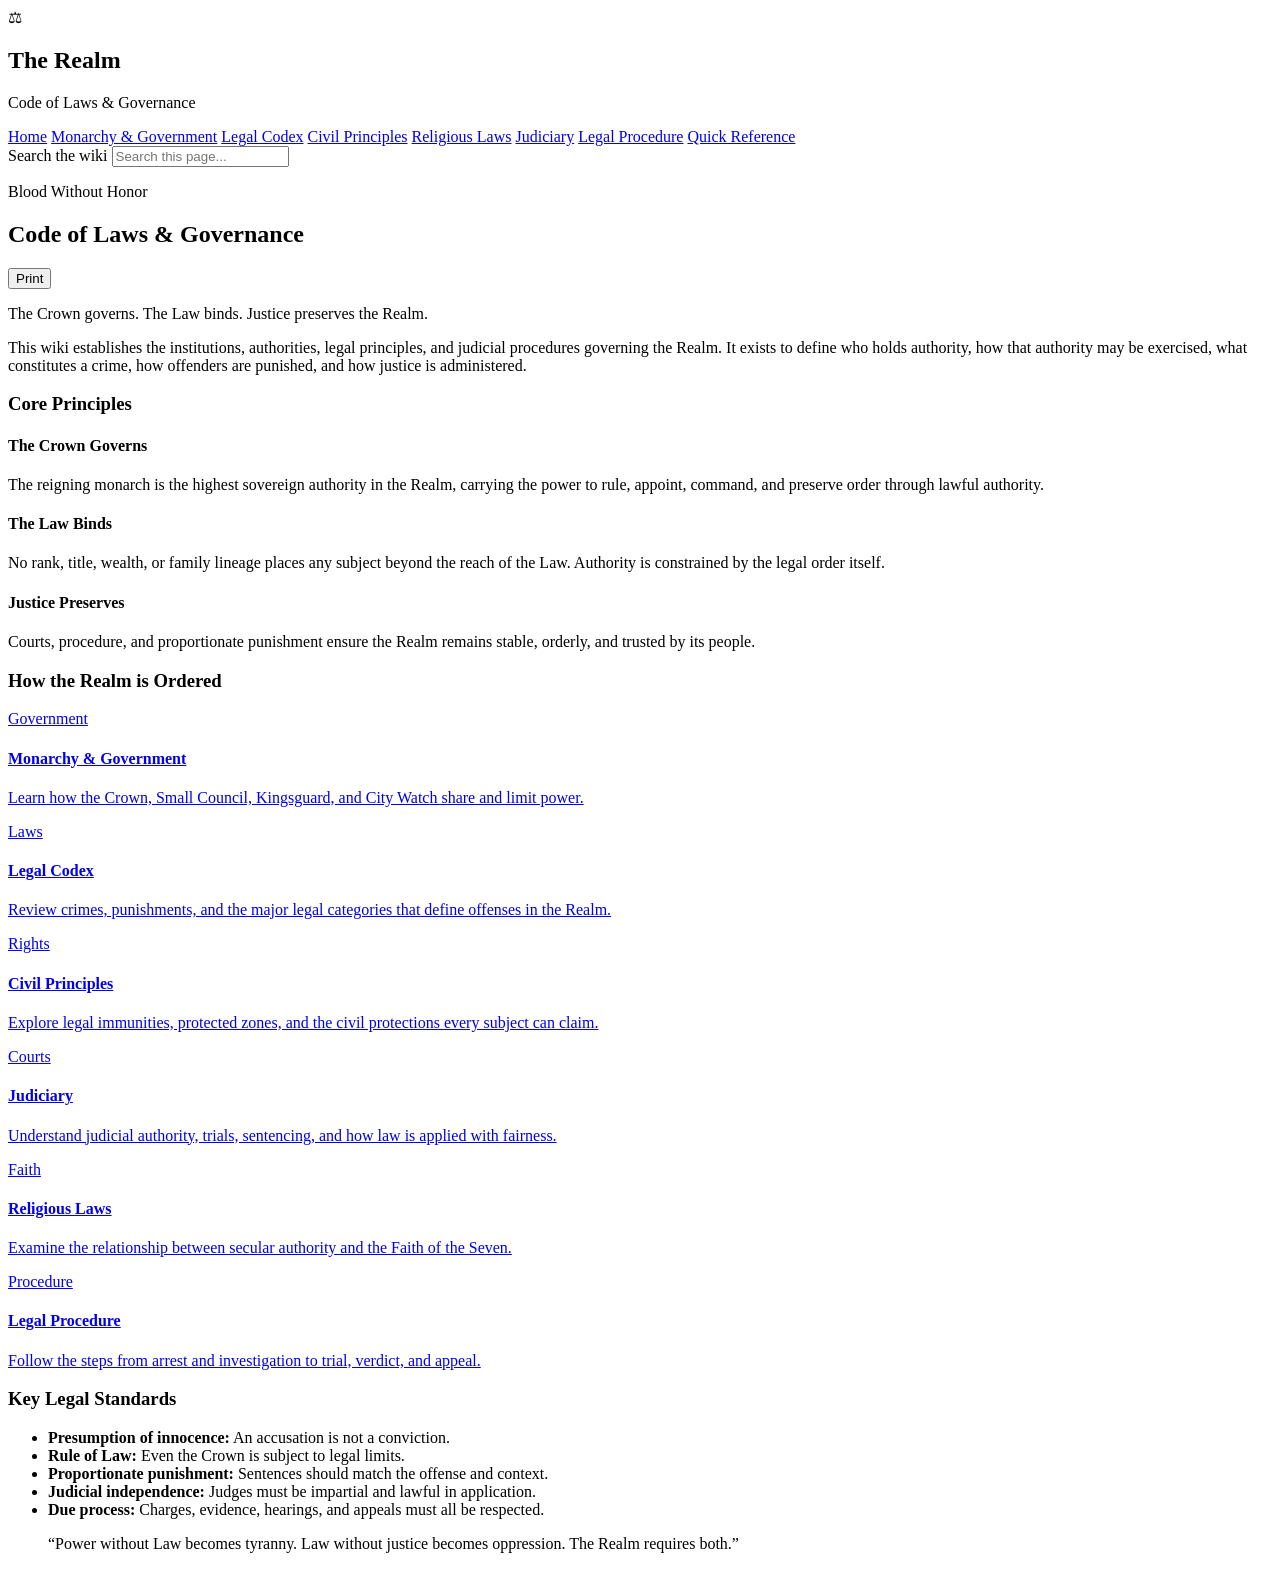
==== index.html @ 30bdeda8 "Add index.html for The Realm Wiki homepage This HTML file serves as the homepage for The Realm Wiki," ====
<!DOCTYPE html>
<html lang="en">
  <head>
    <meta charset="UTF-8" />
    <meta name="viewport" content="width=device-width, initial-scale=1.0" />
    <title>The Realm Wiki | Home</title>
    <meta
      name="description"
      content="The Realm Wiki is the public legal and governance guide for the Blood Without Honor setting."
    />
    <link rel="stylesheet" href="styles.css" />
  </head>
  <body>
    <div class="layout">
      <aside class="sidebar">
        <div class="brand">
          <div class="brand-mark">⚖</div>
          <div>
            <h1>The Realm</h1>
            <p>Code of Laws & Governance</p>
          </div>
        </div>

        <nav class="side-nav" aria-label="Main navigation">
          <a class="nav-link active" href="index.html">Home</a>
          <a class="nav-link" href="government.html">Monarchy & Government</a>
          <a class="nav-link" href="legal-codex.html">Legal Codex</a>
          <a class="nav-link" href="civil-principles.html">Civil Principles</a>
          <a class="nav-link" href="religious-laws.html">Religious Laws</a>
          <a class="nav-link" href="judiciary.html">Judiciary</a>
          <a class="nav-link" href="legal-procedure.html">Legal Procedure</a>
          <a class="nav-link" href="quick-reference.html">Quick Reference</a>
        </nav>

        <div class="search-panel">
          <label for="searchInput" class="sr-only">Search the wiki</label>
          <input id="searchInput" type="search" placeholder="Search this page..." />
          <div id="searchResults" class="search-results" aria-live="polite"></div>
        </div>
      </aside>

      <main class="content">
        <header class="page-header">
          <div>
            <p class="eyebrow">Blood Without Honor</p>
            <h2>Code of Laws & Governance</h2>
          </div>
          <button class="print-button" onclick="window.print()">Print</button>
        </header>

        <article class="article">
          <section class="hero-box">
            <div>
              <p class="lead">The Crown governs. The Law binds. Justice preserves the Realm.</p>
              <p>
                This wiki establishes the institutions, authorities, legal principles, and judicial procedures
                governing the Realm. It exists to define who holds authority, how that authority may be exercised,
                what constitutes a crime, how offenders are punished, and how justice is administered.
              </p>
            </div>
          </section>

          <section>
            <h3>Core Principles</h3>
            <div class="three-up">
              <article class="info-card">
                <h4>The Crown Governs</h4>
                <p>
                  The reigning monarch is the highest sovereign authority in the Realm, carrying the power to rule,
                  appoint, command, and preserve order through lawful authority.
                </p>
              </article>
              <article class="info-card">
                <h4>The Law Binds</h4>
                <p>
                  No rank, title, wealth, or family lineage places any subject beyond the reach of the Law.
                  Authority is constrained by the legal order itself.
                </p>
              </article>
              <article class="info-card">
                <h4>Justice Preserves</h4>
                <p>
                  Courts, procedure, and proportionate punishment ensure the Realm remains stable, orderly, and
                  trusted by its people.
                </p>
              </article>
            </div>
          </section>

          <section>
            <h3>How the Realm is Ordered</h3>
            <div class="feature-grid">
              <a href="government.html" class="feature-link">
                <span class="feature-tag">Government</span>
                <h4>Monarchy & Government</h4>
                <p>Learn how the Crown, Small Council, Kingsguard, and City Watch share and limit power.</p>
              </a>
              <a href="legal-codex.html" class="feature-link">
                <span class="feature-tag">Laws</span>
                <h4>Legal Codex</h4>
                <p>Review crimes, punishments, and the major legal categories that define offenses in the Realm.</p>
              </a>
              <a href="civil-principles.html" class="feature-link">
                <span class="feature-tag">Rights</span>
                <h4>Civil Principles</h4>
                <p>Explore legal immunities, protected zones, and the civil protections every subject can claim.</p>
              </a>
              <a href="judiciary.html" class="feature-link">
                <span class="feature-tag">Courts</span>
                <h4>Judiciary</h4>
                <p>Understand judicial authority, trials, sentencing, and how law is applied with fairness.</p>
              </a>
              <a href="religious-laws.html" class="feature-link">
                <span class="feature-tag">Faith</span>
                <h4>Religious Laws</h4>
                <p>Examine the relationship between secular authority and the Faith of the Seven.</p>
              </a>
              <a href="legal-procedure.html" class="feature-link">
                <span class="feature-tag">Procedure</span>
                <h4>Legal Procedure</h4>
                <p>Follow the steps from arrest and investigation to trial, verdict, and appeal.</p>
              </a>
            </div>
          </section>

          <section>
            <h3>Key Legal Standards</h3>
            <ul class="standard-list">
              <li><strong>Presumption of innocence:</strong> An accusation is not a conviction.</li>
              <li><strong>Rule of Law:</strong> Even the Crown is subject to legal limits.</li>
              <li><strong>Proportionate punishment:</strong> Sentences should match the offense and context.</li>
              <li><strong>Judicial independence:</strong> Judges must be impartial and lawful in application.</li>
              <li><strong>Due process:</strong> Charges, evidence, hearings, and appeals must all be respected.</li>
            </ul>
          </section>

          <section class="quote-box">
            <blockquote>
              “Power without Law becomes tyranny. Law without justice becomes oppression. The Realm requires both.”
            </blockquote>
          </section>
        </article>
      </main>
    </div>

    <script src="search.js"></script>
  </body>
</html>
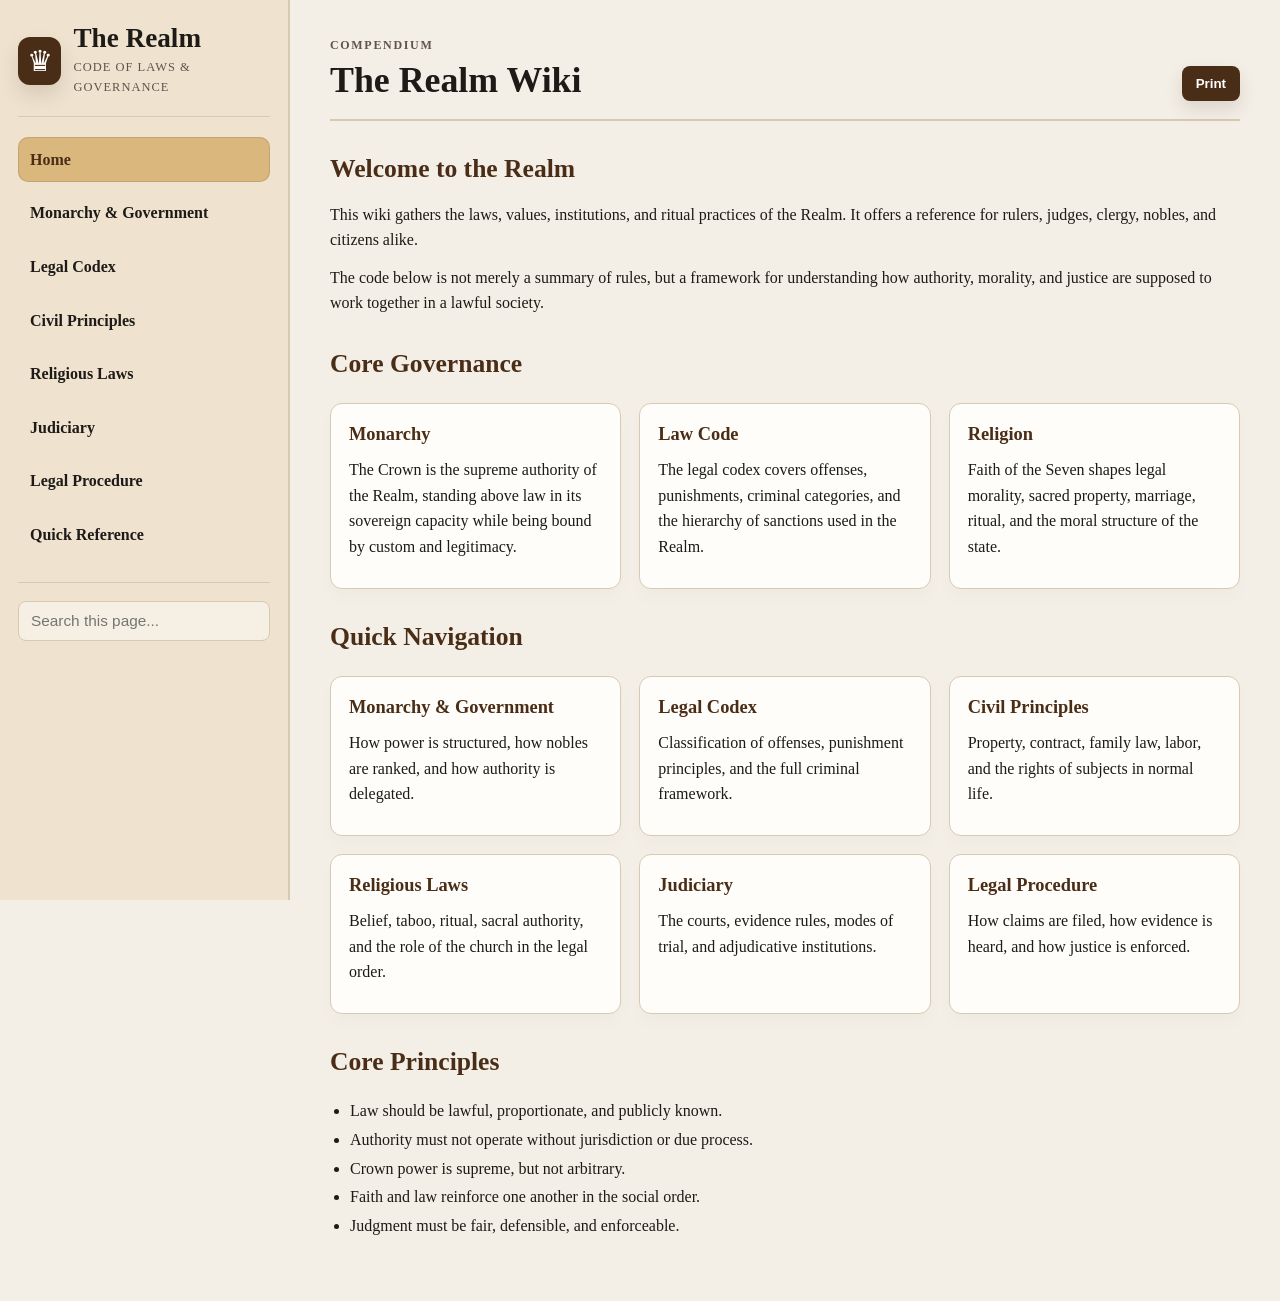
==== commit ddb4fbbe: "Create index.html" ====
--- a/index.html
+++ b/index.html
@@ -3,18 +3,14 @@
   <head>
     <meta charset="UTF-8" />
     <meta name="viewport" content="width=device-width, initial-scale=1.0" />
-    <title>The Realm Wiki | Home</title>
-    <meta
-      name="description"
-      content="The Realm Wiki is the public legal and governance guide for the Blood Without Honor setting."
-    />
+    <title>The Realm Wiki</title>
     <link rel="stylesheet" href="styles.css" />
   </head>
   <body>
     <div class="layout">
       <aside class="sidebar">
         <div class="brand">
-          <div class="brand-mark">⚖</div>
+          <div class="brand-mark">♛</div>
           <div>
             <h1>The Realm</h1>
             <p>Code of Laws & Governance</p>
@@ -42,102 +38,82 @@
       <main class="content">
         <header class="page-header">
           <div>
-            <p class="eyebrow">Blood Without Honor</p>
-            <h2>Code of Laws & Governance</h2>
+            <p class="eyebrow">Compendium</p>
+            <h2>The Realm Wiki</h2>
           </div>
           <button class="print-button" onclick="window.print()">Print</button>
         </header>
 
         <article class="article">
-          <section class="hero-box">
-            <div>
-              <p class="lead">The Crown governs. The Law binds. Justice preserves the Realm.</p>
-              <p>
-                This wiki establishes the institutions, authorities, legal principles, and judicial procedures
-                governing the Realm. It exists to define who holds authority, how that authority may be exercised,
-                what constitutes a crime, how offenders are punished, and how justice is administered.
-              </p>
+          <section>
+            <h3>Welcome to the Realm</h3>
+            <p>
+              This wiki gathers the laws, values, institutions, and ritual practices of the Realm. It offers a
+              reference for rulers, judges, clergy, nobles, and citizens alike.
+            </p>
+            <p>
+              The code below is not merely a summary of rules, but a framework for understanding how authority,
+              morality, and justice are supposed to work together in a lawful society.
+            </p>
+          </section>
+
+          <section>
+            <h3>Core Governance</h3>
+            <div class="card-list">
+              <div class="card">
+                <h4>Monarchy</h4>
+                <p>The Crown is the supreme authority of the Realm, standing above law in its sovereign capacity while being bound by custom and legitimacy.</p>
+              </div>
+              <div class="card">
+                <h4>Law Code</h4>
+                <p>The legal codex covers offenses, punishments, criminal categories, and the hierarchy of sanctions used in the Realm.</p>
+              </div>
+              <div class="card">
+                <h4>Religion</h4>
+                <p>Faith of the Seven shapes legal morality, sacred property, marriage, ritual, and the moral structure of the state.</p>
+              </div>
+            </div>
+          </section>
+
+          <section>
+            <h3>Quick Navigation</h3>
+            <div class="card-list">
+              <div class="card">
+                <h4><a href="government.html">Monarchy & Government</a></h4>
+                <p>How power is structured, how nobles are ranked, and how authority is delegated.</p>
+              </div>
+              <div class="card">
+                <h4><a href="legal-codex.html">Legal Codex</a></h4>
+                <p>Classification of offenses, punishment principles, and the full criminal framework.</p>
+              </div>
+              <div class="card">
+                <h4><a href="civil-principles.html">Civil Principles</a></h4>
+                <p>Property, contract, family law, labor, and the rights of subjects in normal life.</p>
+              </div>
+              <div class="card">
+                <h4><a href="religious-laws.html">Religious Laws</a></h4>
+                <p>Belief, taboo, ritual, sacral authority, and the role of the church in the legal order.</p>
+              </div>
+              <div class="card">
+                <h4><a href="judiciary.html">Judiciary</a></h4>
+                <p>The courts, evidence rules, modes of trial, and adjudicative institutions.</p>
+              </div>
+              <div class="card">
+                <h4><a href="legal-procedure.html">Legal Procedure</a></h4>
+                <p>How claims are filed, how evidence is heard, and how justice is enforced.</p>
+              </div>
             </div>
           </section>
 
           <section>
             <h3>Core Principles</h3>
-            <div class="three-up">
-              <article class="info-card">
-                <h4>The Crown Governs</h4>
-                <p>
-                  The reigning monarch is the highest sovereign authority in the Realm, carrying the power to rule,
-                  appoint, command, and preserve order through lawful authority.
-                </p>
-              </article>
-              <article class="info-card">
-                <h4>The Law Binds</h4>
-                <p>
-                  No rank, title, wealth, or family lineage places any subject beyond the reach of the Law.
-                  Authority is constrained by the legal order itself.
-                </p>
-              </article>
-              <article class="info-card">
-                <h4>Justice Preserves</h4>
-                <p>
-                  Courts, procedure, and proportionate punishment ensure the Realm remains stable, orderly, and
-                  trusted by its people.
-                </p>
-              </article>
-            </div>
-          </section>
-
-          <section>
-            <h3>How the Realm is Ordered</h3>
-            <div class="feature-grid">
-              <a href="government.html" class="feature-link">
-                <span class="feature-tag">Government</span>
-                <h4>Monarchy & Government</h4>
-                <p>Learn how the Crown, Small Council, Kingsguard, and City Watch share and limit power.</p>
-              </a>
-              <a href="legal-codex.html" class="feature-link">
-                <span class="feature-tag">Laws</span>
-                <h4>Legal Codex</h4>
-                <p>Review crimes, punishments, and the major legal categories that define offenses in the Realm.</p>
-              </a>
-              <a href="civil-principles.html" class="feature-link">
-                <span class="feature-tag">Rights</span>
-                <h4>Civil Principles</h4>
-                <p>Explore legal immunities, protected zones, and the civil protections every subject can claim.</p>
-              </a>
-              <a href="judiciary.html" class="feature-link">
-                <span class="feature-tag">Courts</span>
-                <h4>Judiciary</h4>
-                <p>Understand judicial authority, trials, sentencing, and how law is applied with fairness.</p>
-              </a>
-              <a href="religious-laws.html" class="feature-link">
-                <span class="feature-tag">Faith</span>
-                <h4>Religious Laws</h4>
-                <p>Examine the relationship between secular authority and the Faith of the Seven.</p>
-              </a>
-              <a href="legal-procedure.html" class="feature-link">
-                <span class="feature-tag">Procedure</span>
-                <h4>Legal Procedure</h4>
-                <p>Follow the steps from arrest and investigation to trial, verdict, and appeal.</p>
-              </a>
-            </div>
-          </section>
-
-          <section>
-            <h3>Key Legal Standards</h3>
             <ul class="standard-list">
-              <li><strong>Presumption of innocence:</strong> An accusation is not a conviction.</li>
-              <li><strong>Rule of Law:</strong> Even the Crown is subject to legal limits.</li>
-              <li><strong>Proportionate punishment:</strong> Sentences should match the offense and context.</li>
-              <li><strong>Judicial independence:</strong> Judges must be impartial and lawful in application.</li>
-              <li><strong>Due process:</strong> Charges, evidence, hearings, and appeals must all be respected.</li>
+              <li>Law should be lawful, proportionate, and publicly known.</li>
+              <li>Authority must not operate without jurisdiction or due process.</li>
+              <li>Crown power is supreme, but not arbitrary.</li>
+              <li>Faith and law reinforce one another in the social order.</li>
+              <li>Judgment must be fair, defensible, and enforceable.</li>
             </ul>
-          </section>
-
-          <section class="quote-box">
-            <blockquote>
-              “Power without Law becomes tyranny. Law without justice becomes oppression. The Realm requires both.”
-            </blockquote>
           </section>
         </article>
       </main>
--- a/styles.css
+++ b/styles.css
@@ -0,0 +1,319 @@
+:root {
+  --bg: #f4efe6;
+  --paper: #fffdfa;
+  --ink: #1d1a17;
+  --muted: #5e544d;
+  --line: #d8c9b1;
+  --accent: #7d4f2a;
+  --accent-strong: #4a2d16;
+  --nav-bg: #efe3cf;
+  --nav-active: #d9b77d;
+  --shadow: rgba(38, 25, 14, 0.12);
+  --success: #586b38;
+  --warning: #825c2b;
+}
+
+* {
+  box-sizing: border-box;
+}
+
+html {
+  scroll-behavior: smooth;
+}
+
+body {
+  margin: 0;
+  font-family: Georgia, "Times New Roman", serif;
+  background: var(--bg);
+  color: var(--ink);
+  line-height: 1.6;
+}
+
+a {
+  color: var(--accent-strong);
+  text-decoration: none;
+}
+
+a:hover {
+  text-decoration: underline;
+}
+
+.layout {
+  display: flex;
+  min-height: 100vh;
+}
+
+.sidebar {
+  width: 290px;
+  background: var(--nav-bg);
+  border-right: 2px solid var(--line);
+  padding: 24px 18px;
+  position: sticky;
+  top: 0;
+  height: 100vh;
+}
+
+.brand {
+  display: flex;
+  align-items: center;
+  gap: 12px;
+  margin-bottom: 20px;
+  padding-bottom: 18px;
+  border-bottom: 1px solid var(--line);
+}
+
+.brand-mark {
+  width: 48px;
+  height: 48px;
+  background: var(--accent-strong);
+  color: #fff;
+  border-radius: 12px;
+  display: flex;
+  align-items: center;
+  justify-content: center;
+  font-size: 1.8rem;
+  box-shadow: 0 10px 20px var(--shadow);
+}
+
+.brand h1 {
+  margin: 0;
+  font-size: 1.7rem;
+  line-height: 1.1;
+}
+
+.brand p {
+  margin: 4px 0 0;
+  font-size: 0.78rem;
+  color: var(--muted);
+  text-transform: uppercase;
+  letter-spacing: 0.08em;
+}
+
+.side-nav {
+  display: flex;
+  flex-direction: column;
+  gap: 8px;
+}
+
+.nav-link {
+  display: block;
+  padding: 10px 12px;
+  border-radius: 10px;
+  color: var(--ink);
+  font-weight: 600;
+  transition: background 0.15s ease, transform 0.15s ease;
+}
+
+.nav-link:hover {
+  background: rgba(125, 79, 42, 0.08);
+  text-decoration: none;
+  transform: translateX(2px);
+}
+
+.nav-link.active {
+  background: var(--nav-active);
+  color: var(--accent-strong);
+  box-shadow: inset 0 0 0 1px rgba(74, 45, 22, 0.14);
+}
+
+.search-panel {
+  margin-top: 24px;
+  padding-top: 18px;
+  border-top: 1px solid var(--line);
+}
+
+.search-panel input {
+  width: 100%;
+  padding: 10px 12px;
+  border: 1px solid var(--line);
+  border-radius: 8px;
+  background: rgba(255, 255, 255, 0.4);
+  color: var(--ink);
+  font-size: 0.96rem;
+}
+
+.search-results {
+  margin-top: 10px;
+  display: flex;
+  flex-direction: column;
+  gap: 8px;
+  font-size: 0.9rem;
+  color: var(--muted);
+}
+
+.content {
+  flex: 1;
+  padding: 36px 40px 60px;
+}
+
+.page-header {
+  display: flex;
+  justify-content: space-between;
+  align-items: end;
+  gap: 16px;
+  border-bottom: 2px solid var(--line);
+  padding-bottom: 18px;
+  margin-bottom: 18px;
+}
+
+.eyebrow {
+  margin: 0 0 6px;
+  font-size: 0.75rem;
+  text-transform: uppercase;
+  letter-spacing: 0.14em;
+  color: var(--muted);
+  font-weight: 700;
+}
+
+.page-header h2 {
+  margin: 0;
+  font-size: clamp(2rem, 2.8vw, 3rem);
+  line-height: 1.1;
+}
+
+.print-button {
+  background: var(--accent-strong);
+  color: #fff;
+  border: none;
+  border-radius: 8px;
+  padding: 10px 14px;
+  font-weight: 700;
+  cursor: pointer;
+  box-shadow: 0 8px 18px var(--shadow);
+}
+
+.print-button:hover {
+  opacity: 0.96;
+}
+
+.article {
+  max-width: 1100px;
+}
+
+.article h3 {
+  margin-top: 28px;
+  margin-bottom: 12px;
+  font-size: clamp(1.5rem, 2vw, 2rem);
+  color: var(--accent-strong);
+}
+
+.article h4 {
+  margin: 0 0 8px;
+  font-size: 1.15rem;
+  color: var(--accent-strong);
+}
+
+.article p {
+  margin: 0 0 12px;
+}
+
+.page-toc {
+  background: rgba(255, 255, 255, 0.3);
+  border: 1px solid var(--line);
+  border-radius: 14px;
+  padding: 16px 18px;
+  margin-bottom: 24px;
+}
+
+.page-toc ul {
+  margin: 12px 0 0 20px;
+  padding: 0;
+  display: grid;
+  grid-template-columns: repeat(auto-fit, minmax(220px, 1fr));
+  gap: 6px 18px;
+}
+
+.page-toc li {
+  list-style: disc;
+}
+
+.table-box {
+  overflow-x: auto;
+  margin-top: 18px;
+  background: rgba(255, 255, 255, 0.4);
+  border: 1px solid var(--line);
+  border-radius: 12px;
+  box-shadow: 0 10px 24px rgba(0, 0, 0, 0.02);
+}
+
+table {
+  width: 100%;
+  border-collapse: collapse;
+  min-width: 620px;
+}
+
+th, td {
+  padding: 12px 14px;
+  border-bottom: 1px solid var(--line);
+  text-align: left;
+  vertical-align: top;
+}
+
+thead th {
+  background: rgba(125, 79, 42, 0.08);
+  color: var(--accent-strong);
+  font-size: 0.95rem;
+}
+
+tbody tr:last-child td {
+  border-bottom: none;
+}
+
+.card-list {
+  display: grid;
+  grid-template-columns: repeat(auto-fit, minmax(240px, 1fr));
+  gap: 18px;
+  margin-top: 18px;
+}
+
+.card {
+  background: var(--paper);
+  border: 1px solid var(--line);
+  border-radius: 12px;
+  padding: 16px 18px;
+  box-shadow: 0 10px 18px rgba(0, 0, 0, 0.02);
+}
+
+.card a {
+  color: var(--accent-strong);
+  font-weight: 700;
+}
+
+.standard-list {
+  margin: 14px 0 0 20px;
+  padding: 0;
+  line-height: 1.8;
+}
+
+.sr-only {
+  position: absolute;
+  width: 1px;
+  height: 1px;
+  overflow: hidden;
+  clip: rect(0, 0, 0, 0);
+  white-space: nowrap;
+  border: 0;
+}
+
+@media (max-width: 900px) {
+  .layout {
+    display: block;
+  }
+
+  .sidebar {
+    position: static;
+    width: 100%;
+    height: auto;
+    border-right: none;
+    border-bottom: 2px solid var(--line);
+  }
+
+  .content {
+    padding: 24px 18px 48px;
+  }
+
+  .page-header {
+    flex-direction: column;
+    align-items: flex-start;
+  }
+}
